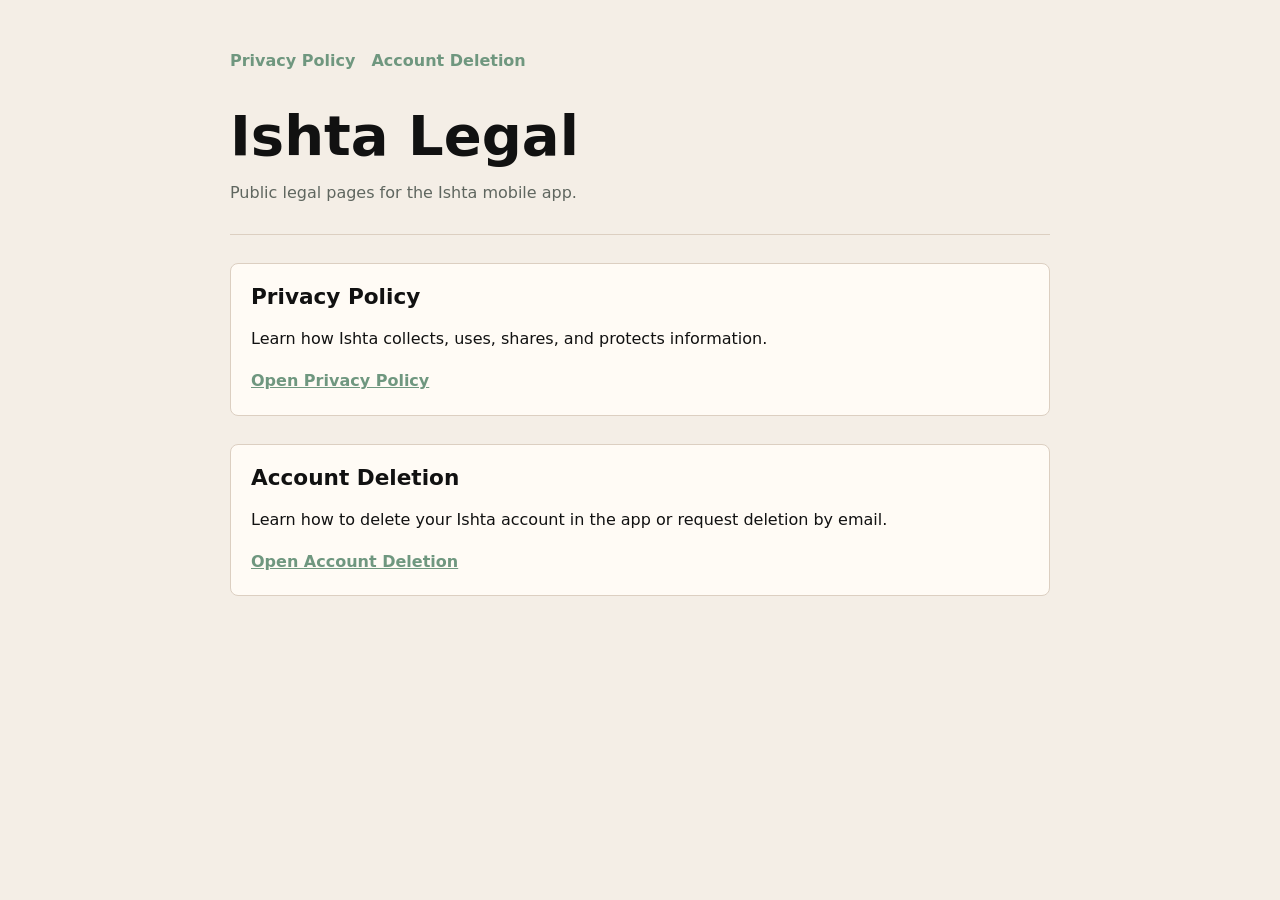
==== index.html @ 8c28632c "Publish Ishta legal pages" ====
<!doctype html>
<html lang="en">
  <head>
    <meta charset="utf-8" />
    <meta name="viewport" content="width=device-width, initial-scale=1" />
    <title>Ishta Legal</title>
    <meta
      name="description"
      content="Legal pages for the Ishta mobile app."
    />
    <link rel="stylesheet" href="./styles.css" />
  </head>
  <body>
    <main class="shell">
      <nav class="nav" aria-label="Legal pages">
        <a href="./privacy/">Privacy Policy</a>
        <a href="./account-deletion/">Account Deletion</a>
      </nav>
      <article class="document">
        <header class="hero">
          <h1>Ishta Legal</h1>
          <p class="muted">
            Public legal pages for the Ishta mobile app.
          </p>
        </header>
        <section class="card">
          <h2>Privacy Policy</h2>
          <p>
            Learn how Ishta collects, uses, shares, and protects information.
          </p>
          <p><a href="./privacy/">Open Privacy Policy</a></p>
        </section>
        <section class="card">
          <h2>Account Deletion</h2>
          <p>
            Learn how to delete your Ishta account in the app or request
            deletion by email.
          </p>
          <p><a href="./account-deletion/">Open Account Deletion</a></p>
        </section>
      </article>
    </main>
  </body>
</html>
---- styles.css ----
:root {
  color-scheme: light;
  --background: #f4eee6;
  --surface: #fffbf5;
  --ink: #111111;
  --muted: #5f665f;
  --border: #dccfc1;
  --primary: #6f977f;
}

* {
  box-sizing: border-box;
}

body {
  margin: 0;
  background: var(--background);
  color: var(--ink);
  font-family:
    Inter, ui-sans-serif, system-ui, -apple-system, BlinkMacSystemFont,
    "Segoe UI", sans-serif;
  line-height: 1.65;
}

a {
  color: var(--primary);
  font-weight: 650;
}

.shell {
  width: min(100% - 40px, 820px);
  margin: 0 auto;
  padding: 48px 0 72px;
}

.document {
  display: grid;
  gap: 28px;
}

.nav {
  display: flex;
  flex-wrap: wrap;
  gap: 16px;
  margin-bottom: 28px;
}

.nav a {
  text-decoration: none;
}

.hero {
  border-bottom: 1px solid var(--border);
  padding-bottom: 28px;
}

h1,
h2 {
  letter-spacing: 0;
  line-height: 1.2;
}

h1 {
  margin: 0 0 10px;
  font-size: clamp(2rem, 8vw, 3.5rem);
}

h2 {
  margin: 0;
  font-size: 1.35rem;
}

p,
ul,
ol {
  margin: 0;
}

section {
  display: grid;
  gap: 12px;
}

li + li {
  margin-top: 8px;
}

.updated,
.muted {
  color: var(--muted);
}

.card {
  display: grid;
  gap: 16px;
  border: 1px solid var(--border);
  border-radius: 8px;
  background: var(--surface);
  padding: 20px;
}

footer {
  border-top: 1px solid var(--border);
  color: var(--muted);
  margin-top: 36px;
  padding-top: 24px;
}
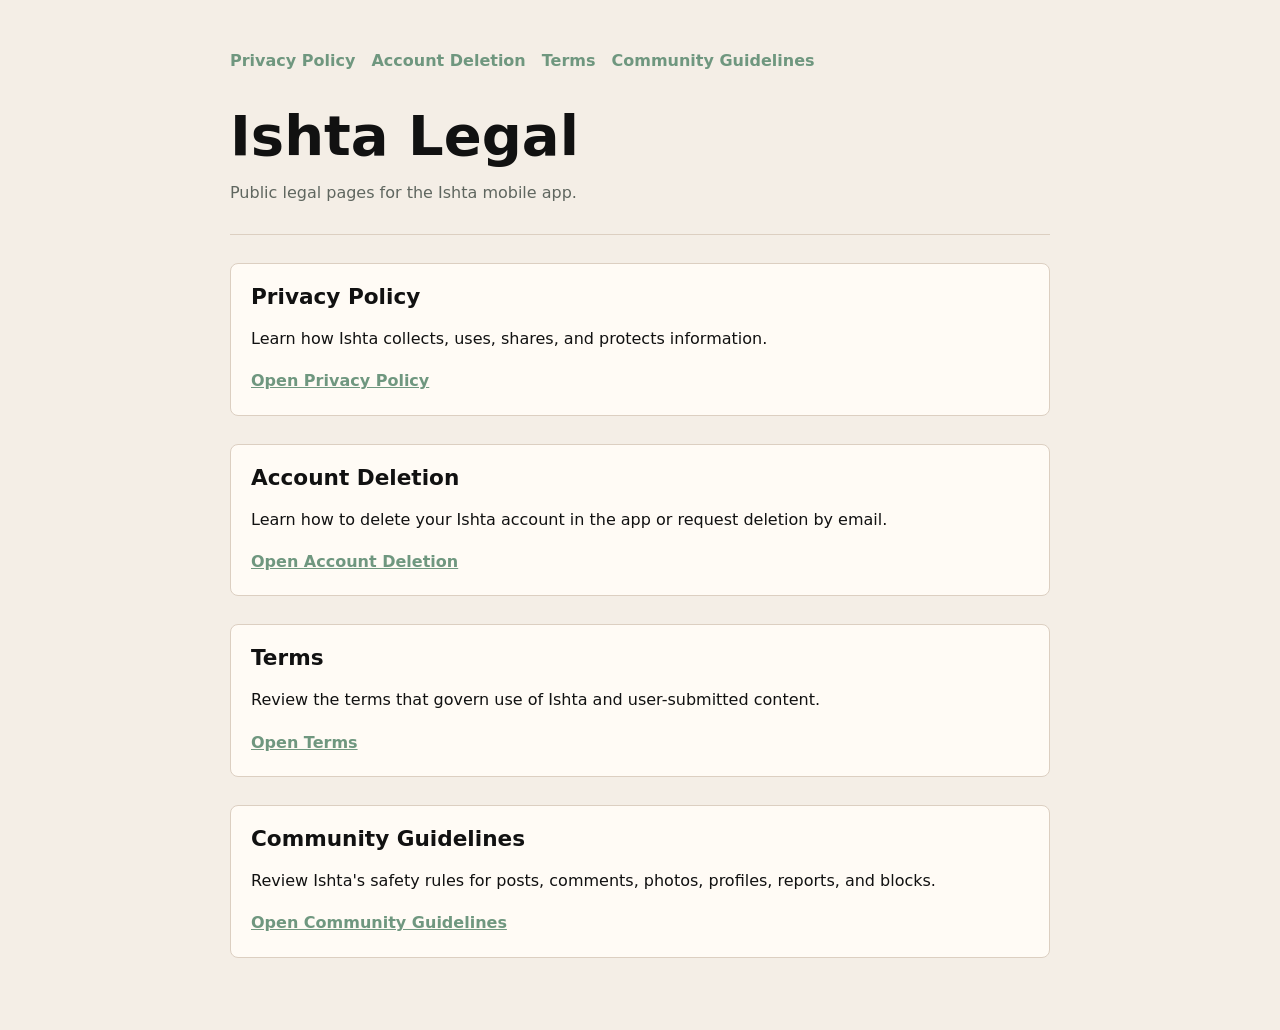
==== commit 2a77e062: "Update UGC safety legal pages" ====
--- a/index.html
+++ b/index.html
@@ -15,6 +15,8 @@
       <nav class="nav" aria-label="Legal pages">
         <a href="./privacy/">Privacy Policy</a>
         <a href="./account-deletion/">Account Deletion</a>
+        <a href="./terms/">Terms</a>
+        <a href="./community-guidelines/">Community Guidelines</a>
       </nav>
       <article class="document">
         <header class="hero">
@@ -38,6 +40,24 @@
           </p>
           <p><a href="./account-deletion/">Open Account Deletion</a></p>
         </section>
+        <section class="card">
+          <h2>Terms</h2>
+          <p>
+            Review the terms that govern use of Ishta and user-submitted
+            content.
+          </p>
+          <p><a href="./terms/">Open Terms</a></p>
+        </section>
+        <section class="card">
+          <h2>Community Guidelines</h2>
+          <p>
+            Review Ishta's safety rules for posts, comments, photos, profiles,
+            reports, and blocks.
+          </p>
+          <p>
+            <a href="./community-guidelines/">Open Community Guidelines</a>
+          </p>
+        </section>
       </article>
     </main>
   </body>
